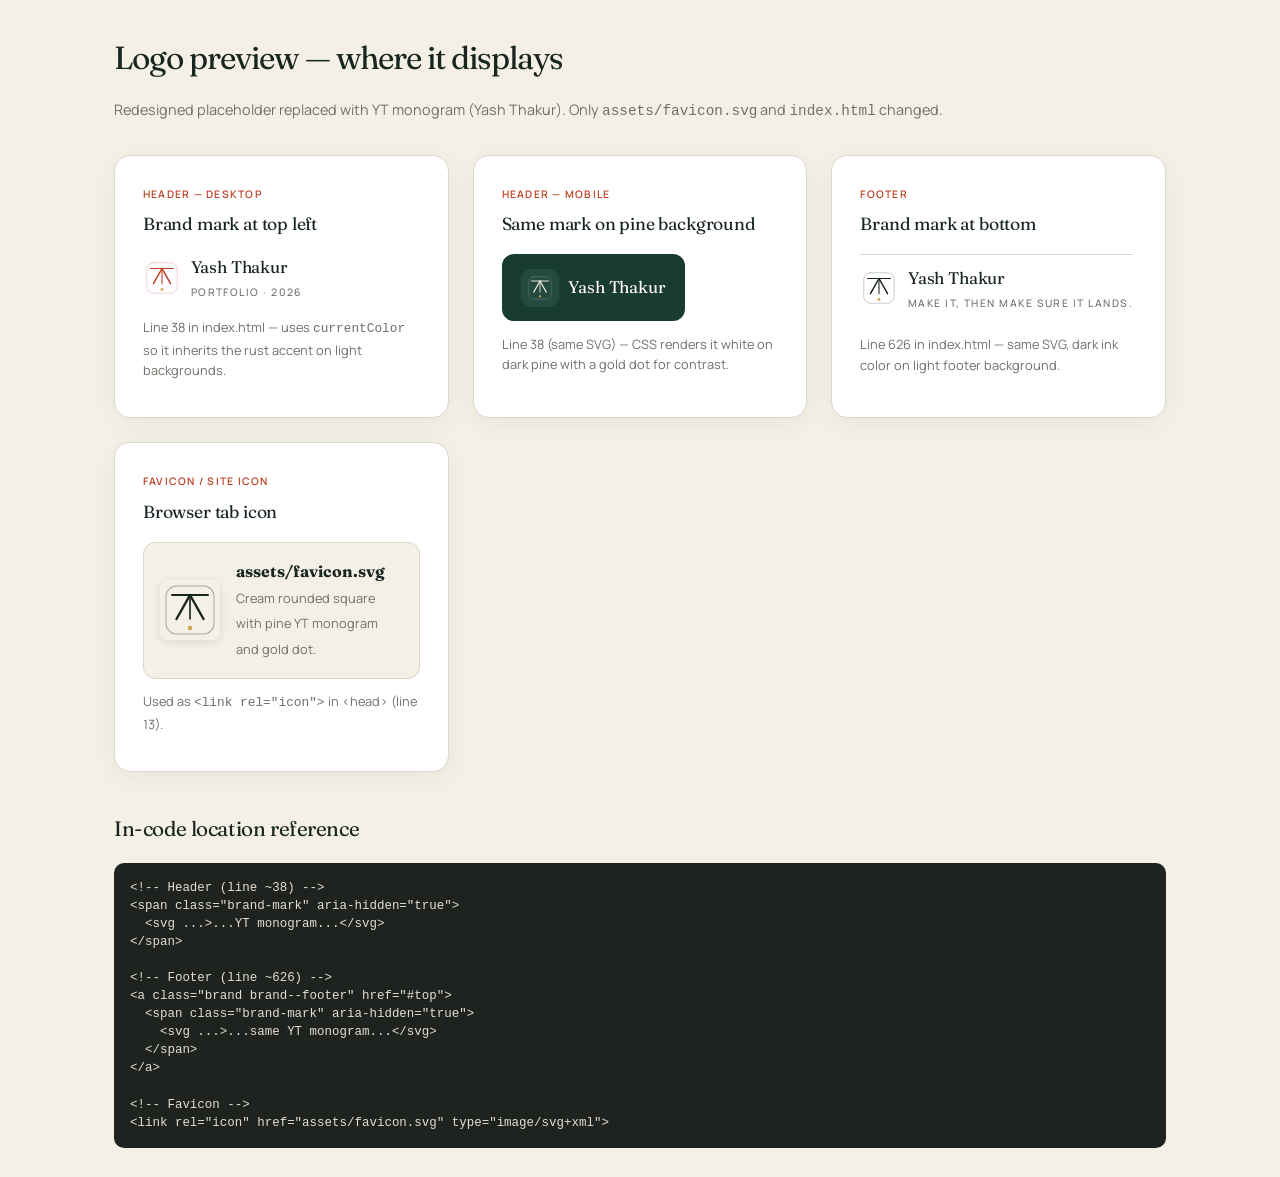
==== logo-preview.html @ 26d431e3 "Add logo display preview Co-authored-by: arena-agent <297053741+arena-agent@users.noreply.github.com" ====
<!DOCTYPE html>
<html lang="en">
<head>
<meta charset="utf-8">
<meta name="viewport" content="width=device-width, initial-scale=1">
<title>Logo display preview — Yash Thakur</title>
<style>
  @import url('https://fonts.googleapis.com/css2?family=Fraunces:opsz,wght@9..144,300;400;600&family=Manrope:wght@300;400;500&display=swap');
  :root { --pine:#183b32; --pine-2:#254b40; --paper:#fdf8ef; --ink:#182620; --muted:#6e7068; --accent:#bc4023; --line:#ddd8ce; }
  * { box-sizing:border-box; }
  body { margin:0; font-family:"Manrope",system-ui,sans-serif; background:#f5f0e6; color:var(--ink); line-height:1.6; }
  .wrap { max-width:1100px; margin:0 auto; padding:2rem 1.5rem; }
  h1 { font-family:"Fraunces",Georgia,serif; font-size:2rem; font-weight:400; letter-spacing:-.03em; margin:0 0 .25rem; }
  .subtitle { color:var(--muted); font-size:.9rem; margin-bottom:2rem; }
  .grid { display:grid; grid-template-columns:repeat(auto-fit,minmax(320px,1fr)); gap:1.5rem; }
  .card { background:#fff; border:1px solid var(--line); border-radius:16px; padding:1.5rem 1.75rem; box-shadow:0 6px 24px rgba(24,70,56,.06); }
  .card h2 { font-family:"Fraunces",Georgia,serif; font-size:1.1rem; margin:0 0 1rem; letter-spacing:-.01em; font-weight:400; }
  .label { display:inline-block; font-size:.65rem; text-transform:uppercase; letter-spacing:.12em; color:var(--accent); font-weight:600; margin-bottom:.5rem; }
  .brand { display:inline-flex; align-items:center; gap:.6rem; text-decoration:none; color:inherit; font-family:"Fraunces",Georgia,serif; font-size:1.05rem; letter-spacing:-.01em; }
  .brand-mark { width:38px; height:38px; color:var(--accent); flex-shrink:0; }
  .brand-mark svg { width:100%; height:100%; }
  .brand-sub { display:block; font-family:"Manrope",system-ui,sans-serif; font-size:.65rem; letter-spacing:.14em; text-transform:uppercase; color:var(--muted); font-weight:500; margin-top:.2rem; }
  .mobile-header { background:var(--pine); color:var(--paper); padding:.9rem 1.2rem; border-radius:12px; display:inline-flex; align-items:center; gap:.6rem; }
  .mobile-header .brand-mark { background:var(--pine-2); color:var(--paper); border-radius:11px; padding:5px; width:38px; height:38px; }
  .footer-brand { color:var(--ink); padding:.6rem 0; border-top:1px solid var(--line); }
  .fav-preview { background:#f5f0e6; border:1px solid #ddd8ce; border-radius:12px; padding:1rem; display:inline-flex; align-items:center; gap:1rem; }
  .fav-preview img { width:60px; height:60px; border-radius:8px; box-shadow:0 2px 10px rgba(0,0,0,.1); }
  .code-block { background:#1e2320; color:#e6ddd0; font-family:ui-monospace,SFMono-Regular,Menlo,monospace; font-size:.78rem; padding:1rem; border-radius:10px; overflow-x:auto; line-height:1.45; }
</style>
</head>
<body>
<div class="wrap">
  <h1>Logo preview — where it displays</h1>
  <p class="subtitle">Redesigned placeholder replaced with YT monogram (Yash Thakur). Only <code>assets/favicon.svg</code> and <code>index.html</code> changed.</p>

  <div class="grid">
    <article class="card">
      <span class="label">Header — desktop</span>
      <h2>Brand mark at top left</h2>
      <a class="brand" href="#">
        <span class="brand-mark" aria-hidden="true">
          <svg viewBox="0 0 40 40" fill="none" stroke="currentColor" stroke-width="1.3" stroke-linecap="round" stroke-linejoin="round"><rect x="4" y="4" width="32" height="32" rx="7" stroke-width="0.7" opacity="0.35"/><path d="M8 10 L32 10" stroke-width="1.3"/><path d="M20 10 L20 26" stroke-width="1.1"/><path d="M11 26 L20 10 L29 26" stroke-width="1.6"/><circle cx="20" cy="32" r="1.5" fill="#c9a84c" stroke="none"/></svg>
        </span>
        <span>Yash Thakur<span class="brand-sub">Portfolio · 2026</span></span>
      </a>
      <p style="font-size:.8rem;color:var(--muted);margin-top:.8rem;">Line 38 in index.html — uses <code>currentColor</code> so it inherits the rust accent on light backgrounds.</p>
    </article>

    <article class="card">
      <span class="label">Header — mobile</span>
      <h2>Same mark on pine background</h2>
      <a class="brand mobile-header" href="#" style="color:var(--paper);">
        <span class="brand-mark" aria-hidden="true">
          <svg viewBox="0 0 40 40" fill="none" stroke="currentColor" stroke-width="1.3" stroke-linecap="round" stroke-linejoin="round"><rect x="4" y="4" width="32" height="32" rx="7" stroke-width="0.7" opacity="0.35"/><path d="M8 10 L32 10" stroke-width="1.3"/><path d="M20 10 L20 26" stroke-width="1.1"/><path d="M11 26 L20 10 L29 26" stroke-width="1.6"/><circle cx="20" cy="32" r="1.5" fill="#c9a84c" stroke="none"/></svg>
        </span>
        <span>Yash Thakur</span>
      </a>
      <p style="font-size:.8rem;color:var(--muted);margin-top:.8rem;">Line 38 (same SVG) — CSS renders it white on dark pine with a gold dot for contrast.</p>
    </article>

    <article class="card">
      <span class="label">Footer</span>
      <h2>Brand mark at bottom</h2>
      <a class="brand footer-brand" href="#">
        <span class="brand-mark" aria-hidden="true" style="color:var(--ink);">
          <svg viewBox="0 0 40 40" fill="none" stroke="currentColor" stroke-width="1.3" stroke-linecap="round" stroke-linejoin="round"><rect x="4" y="4" width="32" height="32" rx="7" stroke-width="0.7" opacity="0.35"/><path d="M8 10 L32 10" stroke-width="1.3"/><path d="M20 10 L20 26" stroke-width="1.1"/><path d="M11 26 L20 10 L29 26" stroke-width="1.6"/><circle cx="20" cy="32" r="1.5" fill="#c9a84c" stroke="none"/></svg>
        </span>
        <span>Yash Thakur<span class="brand-sub">Make it, then make sure it lands.</span></span>
      </a>
      <p style="font-size:.8rem;color:var(--muted);margin-top:.8rem;">Line 626 in index.html — same SVG, dark ink color on light footer background.</p>
    </article>

    <article class="card">
      <span class="label">Favicon / site icon</span>
      <h2>Browser tab icon</h2>
      <div class="fav-preview">
        <img src="assets/favicon.svg" alt="favicon">
        <div>
          <strong style="font-family:Fraunces,serif;">assets/favicon.svg</strong><br>
          <span style="font-size:.8rem;color:var(--muted);">Cream rounded square with pine YT monogram and gold dot.</span>
        </div>
      </div>
      <p style="font-size:.8rem;color:var(--muted);margin-top:.8rem;">Used as <code>&lt;link rel="icon"&gt;</code> in &lt;head&gt; (line 13).</p>
    </article>
  </div>

  <section style="margin-top:2.5rem;">
    <h2 style="font-family:Fraunces,Georgia,serif;font-size:1.3rem;font-weight:400;letter-spacing:-.02em;">In-code location reference</h2>
    <div class="code-block">
&lt;!-- Header (line ~38) --&gt;<br>
&lt;span class="brand-mark" aria-hidden="true"&gt;<br>
&nbsp;&nbsp;&lt;svg ...&gt;...YT monogram...&lt;/svg&gt;<br>
&lt;/span&gt;<br><br>
&lt;!-- Footer (line ~626) --&gt;<br>
&lt;a class="brand brand--footer" href="#top"&gt;<br>
&nbsp;&nbsp;&lt;span class="brand-mark" aria-hidden="true"&gt;<br>
&nbsp;&nbsp;&nbsp;&nbsp;&lt;svg ...&gt;...same YT monogram...&lt;/svg&gt;<br>
&nbsp;&nbsp;&lt;/span&gt;<br>
&lt;/a&gt;<br><br>
&lt;!-- Favicon --&gt;<br>
&lt;link rel="icon" href="assets/favicon.svg" type="image/svg+xml"&gt;
    </div>
  </section>
</div>
</body>
</html>
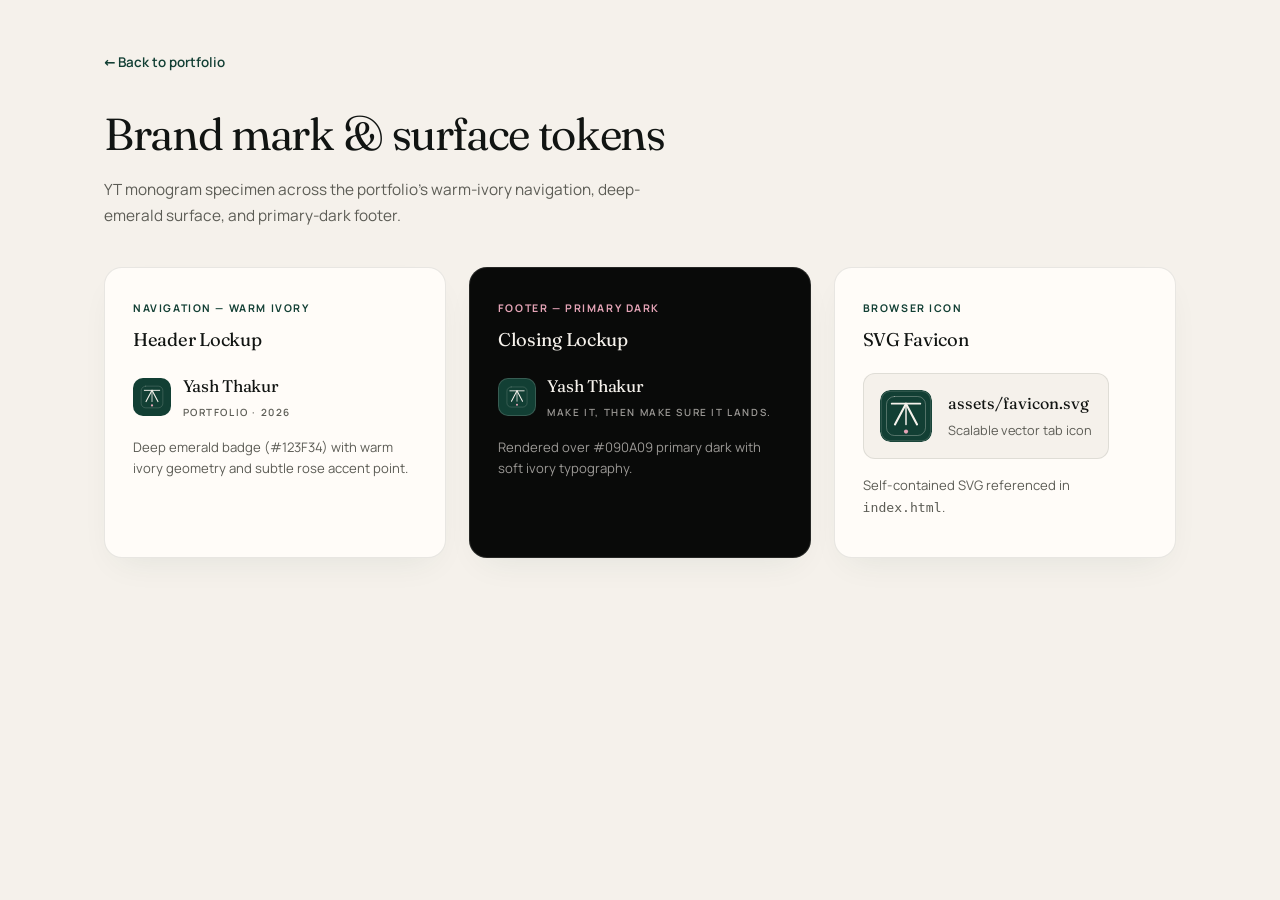
==== commit 1a9e8eb2: "Redesign portfolio into unified spatial, minimal, cinematic system Co-authored-by: arena-agent <2970" ====
--- a/logo-preview.html
+++ b/logo-preview.html
@@ -3,104 +3,183 @@
 <head>
 <meta charset="utf-8">
 <meta name="viewport" content="width=device-width, initial-scale=1">
-<title>Logo display preview — Yash Thakur</title>
+<title>Brand System &amp; Monogram — Yash Thakur · 2026</title>
+<link rel="icon" href="assets/favicon.svg" type="image/svg+xml">
 <style>
-  @import url('https://fonts.googleapis.com/css2?family=Fraunces:opsz,wght@9..144,300;400;600&family=Manrope:wght@300;400;500&display=swap');
-  :root { --pine:#183b32; --pine-2:#254b40; --paper:#fdf8ef; --ink:#182620; --muted:#6e7068; --accent:#bc4023; --line:#ddd8ce; }
-  * { box-sizing:border-box; }
-  body { margin:0; font-family:"Manrope",system-ui,sans-serif; background:#f5f0e6; color:var(--ink); line-height:1.6; }
-  .wrap { max-width:1100px; margin:0 auto; padding:2rem 1.5rem; }
-  h1 { font-family:"Fraunces",Georgia,serif; font-size:2rem; font-weight:400; letter-spacing:-.03em; margin:0 0 .25rem; }
-  .subtitle { color:var(--muted); font-size:.9rem; margin-bottom:2rem; }
-  .grid { display:grid; grid-template-columns:repeat(auto-fit,minmax(320px,1fr)); gap:1.5rem; }
-  .card { background:#fff; border:1px solid var(--line); border-radius:16px; padding:1.5rem 1.75rem; box-shadow:0 6px 24px rgba(24,70,56,.06); }
-  .card h2 { font-family:"Fraunces",Georgia,serif; font-size:1.1rem; margin:0 0 1rem; letter-spacing:-.01em; font-weight:400; }
-  .label { display:inline-block; font-size:.65rem; text-transform:uppercase; letter-spacing:.12em; color:var(--accent); font-weight:600; margin-bottom:.5rem; }
-  .brand { display:inline-flex; align-items:center; gap:.6rem; text-decoration:none; color:inherit; font-family:"Fraunces",Georgia,serif; font-size:1.05rem; letter-spacing:-.01em; }
-  .brand-mark { width:38px; height:38px; color:var(--accent); flex-shrink:0; }
-  .brand-mark svg { width:100%; height:100%; }
-  .brand-sub { display:block; font-family:"Manrope",system-ui,sans-serif; font-size:.65rem; letter-spacing:.14em; text-transform:uppercase; color:var(--muted); font-weight:500; margin-top:.2rem; }
-  .mobile-header { background:var(--pine); color:var(--paper); padding:.9rem 1.2rem; border-radius:12px; display:inline-flex; align-items:center; gap:.6rem; }
-  .mobile-header .brand-mark { background:var(--pine-2); color:var(--paper); border-radius:11px; padding:5px; width:38px; height:38px; }
-  .footer-brand { color:var(--ink); padding:.6rem 0; border-top:1px solid var(--line); }
-  .fav-preview { background:#f5f0e6; border:1px solid #ddd8ce; border-radius:12px; padding:1rem; display:inline-flex; align-items:center; gap:1rem; }
-  .fav-preview img { width:60px; height:60px; border-radius:8px; box-shadow:0 2px 10px rgba(0,0,0,.1); }
-  .code-block { background:#1e2320; color:#e6ddd0; font-family:ui-monospace,SFMono-Regular,Menlo,monospace; font-size:.78rem; padding:1rem; border-radius:10px; overflow-x:auto; line-height:1.45; }
+  @font-face {
+    font-family: 'Fraunces Variable';
+    src: url('assets/fonts/fraunces-normal.woff2') format('woff2-variations');
+    font-weight: 100 900;
+    font-style: normal;
+    font-display: swap;
+  }
+  @font-face {
+    font-family: 'Manrope Variable';
+    src: url('assets/fonts/manrope.woff2') format('woff2-variations');
+    font-weight: 200 800;
+    font-style: normal;
+    font-display: swap;
+  }
+  :root {
+    --dark: #090A09;
+    --dark-2: #111310;
+    --emerald: #123F34;
+    --emerald-accent: #1D6955;
+    --ivory: #F5F1EB;
+    --soft-white: #FFFCF8;
+    --ink: #111412;
+    --muted: #5C5C55;
+    --rose: #E5A4B7;
+    --border: rgba(31, 43, 36, 0.10);
+  }
+  * { box-sizing: border-box; }
+  body {
+    margin: 0;
+    font-family: 'Manrope Variable', system-ui, sans-serif;
+    background: var(--ivory);
+    color: var(--ink);
+    line-height: 1.65;
+    -webkit-font-smoothing: antialiased;
+  }
+  .wrap { max-width: 1120px; margin: 0 auto; padding: 3rem 1.5rem 4rem; }
+  .back {
+    display: inline-flex;
+    align-items: center;
+    gap: 0.45rem;
+    font-size: 0.84rem;
+    font-weight: 600;
+    color: var(--emerald);
+    text-decoration: none;
+    margin-bottom: 1.5rem;
+  }
+  .back:hover { color: var(--emerald-accent); }
+  h1 {
+    font-family: 'Fraunces Variable', Georgia, serif;
+    font-size: clamp(2rem, 4vw, 2.8rem);
+    font-weight: 380;
+    letter-spacing: -0.03em;
+    margin: 0 0 0.4rem;
+  }
+  .subtitle { color: var(--muted); font-size: 0.96rem; margin: 0 0 2.4rem; max-width: 60ch; }
+  .grid { display: grid; grid-template-columns: repeat(auto-fit, minmax(290px, 1fr)); gap: 1.4rem; }
+  .card {
+    background: var(--soft-white);
+    border: 1px solid var(--border);
+    border-radius: 18px;
+    padding: 1.6rem 1.75rem;
+    box-shadow: 0 14px 36px -14px rgba(18, 63, 52, 0.09);
+  }
+  .card--dark {
+    background: var(--dark);
+    color: var(--ivory);
+    border-color: rgba(245, 241, 235, 0.12);
+  }
+  .card h2 {
+    font-family: 'Fraunces Variable', Georgia, serif;
+    font-size: 1.15rem;
+    margin: 0 0 1.1rem;
+    letter-spacing: -0.015em;
+    font-weight: 400;
+  }
+  .label {
+    display: inline-block;
+    font-size: 0.66rem;
+    text-transform: uppercase;
+    letter-spacing: 0.15em;
+    color: var(--emerald);
+    font-weight: 700;
+    margin-bottom: 0.45rem;
+  }
+  .card--dark .label { color: var(--rose); }
+  .brand {
+    display: inline-flex;
+    align-items: center;
+    gap: 0.72rem;
+    text-decoration: none;
+    color: inherit;
+    font-family: 'Fraunces Variable', Georgia, serif;
+    font-size: 1.05rem;
+    letter-spacing: -0.015em;
+  }
+  .brand-mark {
+    width: 38px;
+    height: 38px;
+    padding: 5px;
+    border-radius: 10px;
+    background: var(--emerald);
+    color: var(--ivory);
+    flex-shrink: 0;
+  }
+  .brand-mark svg { width: 100%; height: 100%; }
+  .brand-sub {
+    display: block;
+    font-family: 'Manrope Variable', system-ui, sans-serif;
+    font-size: 0.62rem;
+    letter-spacing: 0.16em;
+    text-transform: uppercase;
+    color: var(--muted);
+    font-weight: 600;
+    margin-top: 0.25rem;
+  }
+  .card--dark .brand-sub { color: rgba(245, 241, 235, 0.62); }
+  .fav-preview {
+    background: var(--ivory);
+    border: 1px solid var(--border);
+    border-radius: 12px;
+    padding: 1rem;
+    display: inline-flex;
+    align-items: center;
+    gap: 1rem;
+  }
+  .fav-preview img { width: 52px; height: 52px; border-radius: 10px; }
+  .note { font-size: 0.82rem; color: var(--muted); margin-top: 1rem; }
+  .card--dark .note { color: rgba(245, 241, 235, 0.62); }
 </style>
 </head>
 <body>
 <div class="wrap">
-  <h1>Logo preview — where it displays</h1>
-  <p class="subtitle">Redesigned placeholder replaced with YT monogram (Yash Thakur). Only <code>assets/favicon.svg</code> and <code>index.html</code> changed.</p>
+  <a class="back" href="index.html">← Back to portfolio</a>
+  <h1>Brand mark &amp; surface tokens</h1>
+  <p class="subtitle">YT monogram specimen across the portfolio’s warm-ivory navigation, deep-emerald surface, and primary-dark footer.</p>
 
   <div class="grid">
     <article class="card">
-      <span class="label">Header — desktop</span>
-      <h2>Brand mark at top left</h2>
-      <a class="brand" href="#">
+      <span class="label">Navigation — Warm Ivory</span>
+      <h2>Header Lockup</h2>
+      <a class="brand" href="index.html">
         <span class="brand-mark" aria-hidden="true">
-          <svg viewBox="0 0 40 40" fill="none" stroke="currentColor" stroke-width="1.3" stroke-linecap="round" stroke-linejoin="round"><rect x="4" y="4" width="32" height="32" rx="7" stroke-width="0.7" opacity="0.35"/><path d="M8 10 L32 10" stroke-width="1.3"/><path d="M20 10 L20 26" stroke-width="1.1"/><path d="M11 26 L20 10 L29 26" stroke-width="1.6"/><circle cx="20" cy="32" r="1.5" fill="#c9a84c" stroke="none"/></svg>
+          <svg viewBox="0 0 40 40" fill="none" stroke="currentColor" stroke-width="1.35" stroke-linecap="round" stroke-linejoin="round"><rect x="4.5" y="4.5" width="31" height="31" rx="6.5" stroke-width="0.75" opacity="0.32"/><path d="M9 10.5 L31 10.5" stroke-width="1.35"/><path d="M20 10.5 L20 26.5" stroke-width="1.15"/><path d="M11.5 26.5 L20 10.5 L28.5 26.5" stroke-width="1.6"/><circle cx="20" cy="32" r="1.6" fill="#E5A4B7" stroke="none"/></svg>
         </span>
         <span>Yash Thakur<span class="brand-sub">Portfolio · 2026</span></span>
       </a>
-      <p style="font-size:.8rem;color:var(--muted);margin-top:.8rem;">Line 38 in index.html — uses <code>currentColor</code> so it inherits the rust accent on light backgrounds.</p>
+      <p class="note">Deep emerald badge (#123F34) with warm ivory geometry and subtle rose accent point.</p>
+    </article>
+
+    <article class="card card--dark">
+      <span class="label">Footer — Primary Dark</span>
+      <h2>Closing Lockup</h2>
+      <a class="brand" href="index.html#contact">
+        <span class="brand-mark" aria-hidden="true" style="border: 1px solid rgba(245,241,235,0.16);">
+          <svg viewBox="0 0 40 40" fill="none" stroke="currentColor" stroke-width="1.35" stroke-linecap="round" stroke-linejoin="round"><rect x="4.5" y="4.5" width="31" height="31" rx="6.5" stroke-width="0.75" opacity="0.32"/><path d="M9 10.5 L31 10.5" stroke-width="1.35"/><path d="M20 10.5 L20 26.5" stroke-width="1.15"/><path d="M11.5 26.5 L20 10.5 L28.5 26.5" stroke-width="1.6"/><circle cx="20" cy="32" r="1.6" fill="#E5A4B7" stroke="none"/></svg>
+        </span>
+        <span>Yash Thakur<span class="brand-sub">Make it, then make sure it lands.</span></span>
+      </a>
+      <p class="note">Rendered over #090A09 primary dark with soft ivory typography.</p>
     </article>
 
     <article class="card">
-      <span class="label">Header — mobile</span>
-      <h2>Same mark on pine background</h2>
-      <a class="brand mobile-header" href="#" style="color:var(--paper);">
-        <span class="brand-mark" aria-hidden="true">
-          <svg viewBox="0 0 40 40" fill="none" stroke="currentColor" stroke-width="1.3" stroke-linecap="round" stroke-linejoin="round"><rect x="4" y="4" width="32" height="32" rx="7" stroke-width="0.7" opacity="0.35"/><path d="M8 10 L32 10" stroke-width="1.3"/><path d="M20 10 L20 26" stroke-width="1.1"/><path d="M11 26 L20 10 L29 26" stroke-width="1.6"/><circle cx="20" cy="32" r="1.5" fill="#c9a84c" stroke="none"/></svg>
-        </span>
-        <span>Yash Thakur</span>
-      </a>
-      <p style="font-size:.8rem;color:var(--muted);margin-top:.8rem;">Line 38 (same SVG) — CSS renders it white on dark pine with a gold dot for contrast.</p>
-    </article>
-
-    <article class="card">
-      <span class="label">Footer</span>
-      <h2>Brand mark at bottom</h2>
-      <a class="brand footer-brand" href="#">
-        <span class="brand-mark" aria-hidden="true" style="color:var(--ink);">
-          <svg viewBox="0 0 40 40" fill="none" stroke="currentColor" stroke-width="1.3" stroke-linecap="round" stroke-linejoin="round"><rect x="4" y="4" width="32" height="32" rx="7" stroke-width="0.7" opacity="0.35"/><path d="M8 10 L32 10" stroke-width="1.3"/><path d="M20 10 L20 26" stroke-width="1.1"/><path d="M11 26 L20 10 L29 26" stroke-width="1.6"/><circle cx="20" cy="32" r="1.5" fill="#c9a84c" stroke="none"/></svg>
-        </span>
-        <span>Yash Thakur<span class="brand-sub">Make it, then make sure it lands.</span></span>
-      </a>
-      <p style="font-size:.8rem;color:var(--muted);margin-top:.8rem;">Line 626 in index.html — same SVG, dark ink color on light footer background.</p>
-    </article>
-
-    <article class="card">
-      <span class="label">Favicon / site icon</span>
-      <h2>Browser tab icon</h2>
+      <span class="label">Browser Icon</span>
+      <h2>SVG Favicon</h2>
       <div class="fav-preview">
-        <img src="assets/favicon.svg" alt="favicon">
+        <img src="assets/favicon.svg" alt="Yash Thakur YT favicon" width="52" height="52">
         <div>
-          <strong style="font-family:Fraunces,serif;">assets/favicon.svg</strong><br>
-          <span style="font-size:.8rem;color:var(--muted);">Cream rounded square with pine YT monogram and gold dot.</span>
+          <strong style="font-family:'Fraunces Variable',serif; font-weight:420;">assets/favicon.svg</strong><br>
+          <span style="font-size:0.8rem; color:var(--muted);">Scalable vector tab icon</span>
         </div>
       </div>
-      <p style="font-size:.8rem;color:var(--muted);margin-top:.8rem;">Used as <code>&lt;link rel="icon"&gt;</code> in &lt;head&gt; (line 13).</p>
+      <p class="note">Self-contained SVG referenced in <code>index.html</code>.</p>
     </article>
   </div>
-
-  <section style="margin-top:2.5rem;">
-    <h2 style="font-family:Fraunces,Georgia,serif;font-size:1.3rem;font-weight:400;letter-spacing:-.02em;">In-code location reference</h2>
-    <div class="code-block">
-&lt;!-- Header (line ~38) --&gt;<br>
-&lt;span class="brand-mark" aria-hidden="true"&gt;<br>
-&nbsp;&nbsp;&lt;svg ...&gt;...YT monogram...&lt;/svg&gt;<br>
-&lt;/span&gt;<br><br>
-&lt;!-- Footer (line ~626) --&gt;<br>
-&lt;a class="brand brand--footer" href="#top"&gt;<br>
-&nbsp;&nbsp;&lt;span class="brand-mark" aria-hidden="true"&gt;<br>
-&nbsp;&nbsp;&nbsp;&nbsp;&lt;svg ...&gt;...same YT monogram...&lt;/svg&gt;<br>
-&nbsp;&nbsp;&lt;/span&gt;<br>
-&lt;/a&gt;<br><br>
-&lt;!-- Favicon --&gt;<br>
-&lt;link rel="icon" href="assets/favicon.svg" type="image/svg+xml"&gt;
-    </div>
-  </section>
 </div>
 </body>
 </html>
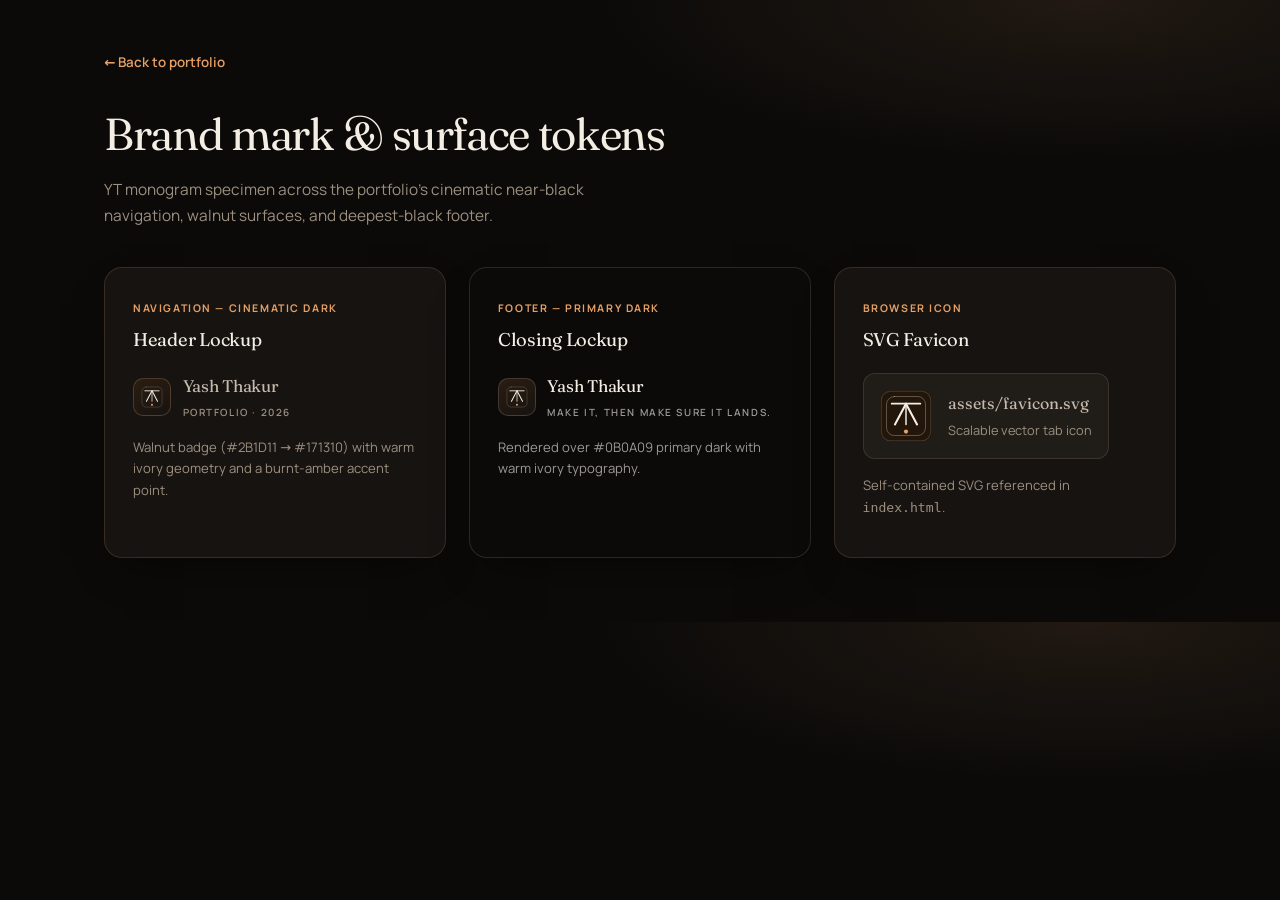
==== commit 8d099b40: "Unify portfolio into one cinematic warm-dark theme Extend the hero's near-black + burnt-orange/amber" ====
--- a/logo-preview.html
+++ b/logo-preview.html
@@ -21,22 +21,22 @@
     font-display: swap;
   }
   :root {
-    --dark: #090A09;
-    --dark-2: #111310;
-    --emerald: #123F34;
-    --emerald-accent: #1D6955;
-    --ivory: #F5F1EB;
-    --soft-white: #FFFCF8;
-    --ink: #111412;
-    --muted: #5C5C55;
-    --rose: #E5A4B7;
-    --border: rgba(31, 43, 36, 0.10);
+    --dark: #0B0A09;
+    --dark-2: #171310;
+    --amber: #E6A064;
+    --accent: #C77A42;
+    --ivory: #F3EDE4;
+    --ink: #C4B9AD;
+    --muted: #9C8F80;
+    --border: rgba(222, 171, 128, 0.16);
   }
   * { box-sizing: border-box; }
   body {
     margin: 0;
     font-family: 'Manrope Variable', system-ui, sans-serif;
-    background: var(--ivory);
+    background:
+      radial-gradient(ellipse 60% 40% at 85% 0%, rgba(230, 160, 100, 0.10) 0%, transparent 65%),
+      var(--dark);
     color: var(--ink);
     line-height: 1.65;
     -webkit-font-smoothing: antialiased;
@@ -48,12 +48,13 @@
     gap: 0.45rem;
     font-size: 0.84rem;
     font-weight: 600;
-    color: var(--emerald);
+    color: var(--amber);
     text-decoration: none;
     margin-bottom: 1.5rem;
   }
-  .back:hover { color: var(--emerald-accent); }
+  .back:hover { color: var(--ivory); }
   h1 {
+    color: var(--ivory);
     font-family: 'Fraunces Variable', Georgia, serif;
     font-size: clamp(2rem, 4vw, 2.8rem);
     font-weight: 380;
@@ -63,11 +64,11 @@
   .subtitle { color: var(--muted); font-size: 0.96rem; margin: 0 0 2.4rem; max-width: 60ch; }
   .grid { display: grid; grid-template-columns: repeat(auto-fit, minmax(290px, 1fr)); gap: 1.4rem; }
   .card {
-    background: var(--soft-white);
+    background: var(--dark-2);
     border: 1px solid var(--border);
     border-radius: 18px;
     padding: 1.6rem 1.75rem;
-    box-shadow: 0 14px 36px -14px rgba(18, 63, 52, 0.09);
+    box-shadow: 0 18px 40px -18px rgba(0, 0, 0, 0.60);
   }
   .card--dark {
     background: var(--dark);
@@ -75,6 +76,7 @@
     border-color: rgba(245, 241, 235, 0.12);
   }
   .card h2 {
+    color: var(--ivory);
     font-family: 'Fraunces Variable', Georgia, serif;
     font-size: 1.15rem;
     margin: 0 0 1.1rem;
@@ -86,11 +88,11 @@
     font-size: 0.66rem;
     text-transform: uppercase;
     letter-spacing: 0.15em;
-    color: var(--emerald);
+    color: var(--amber);
     font-weight: 700;
     margin-bottom: 0.45rem;
   }
-  .card--dark .label { color: var(--rose); }
+  .card--dark .label { color: var(--amber); }
   .brand {
     display: inline-flex;
     align-items: center;
@@ -106,7 +108,8 @@
     height: 38px;
     padding: 5px;
     border-radius: 10px;
-    background: var(--emerald);
+    background: linear-gradient(155deg, #2B1D11 0%, #171310 100%);
+    border: 1px solid rgba(222, 171, 128, 0.24);
     color: var(--ivory);
     flex-shrink: 0;
   }
@@ -123,7 +126,7 @@
   }
   .card--dark .brand-sub { color: rgba(245, 241, 235, 0.62); }
   .fav-preview {
-    background: var(--ivory);
+    background: rgba(243, 237, 228, 0.04);
     border: 1px solid var(--border);
     border-radius: 12px;
     padding: 1rem;
@@ -140,19 +143,19 @@
 <div class="wrap">
   <a class="back" href="index.html">← Back to portfolio</a>
   <h1>Brand mark &amp; surface tokens</h1>
-  <p class="subtitle">YT monogram specimen across the portfolio’s warm-ivory navigation, deep-emerald surface, and primary-dark footer.</p>
+  <p class="subtitle">YT monogram specimen across the portfolio’s cinematic near-black navigation, walnut surfaces, and deepest-black footer.</p>
 
   <div class="grid">
     <article class="card">
-      <span class="label">Navigation — Warm Ivory</span>
+      <span class="label">Navigation — Cinematic Dark</span>
       <h2>Header Lockup</h2>
       <a class="brand" href="index.html">
         <span class="brand-mark" aria-hidden="true">
-          <svg viewBox="0 0 40 40" fill="none" stroke="currentColor" stroke-width="1.35" stroke-linecap="round" stroke-linejoin="round"><rect x="4.5" y="4.5" width="31" height="31" rx="6.5" stroke-width="0.75" opacity="0.32"/><path d="M9 10.5 L31 10.5" stroke-width="1.35"/><path d="M20 10.5 L20 26.5" stroke-width="1.15"/><path d="M11.5 26.5 L20 10.5 L28.5 26.5" stroke-width="1.6"/><circle cx="20" cy="32" r="1.6" fill="#E5A4B7" stroke="none"/></svg>
+          <svg viewBox="0 0 40 40" fill="none" stroke="currentColor" stroke-width="1.35" stroke-linecap="round" stroke-linejoin="round"><rect x="4.5" y="4.5" width="31" height="31" rx="6.5" stroke-width="0.75" opacity="0.32"/><path d="M9 10.5 L31 10.5" stroke-width="1.35"/><path d="M20 10.5 L20 26.5" stroke-width="1.15"/><path d="M11.5 26.5 L20 10.5 L28.5 26.5" stroke-width="1.6"/><circle cx="20" cy="32" r="1.6" fill="#E6A064" stroke="none"/></svg>
         </span>
         <span>Yash Thakur<span class="brand-sub">Portfolio · 2026</span></span>
       </a>
-      <p class="note">Deep emerald badge (#123F34) with warm ivory geometry and subtle rose accent point.</p>
+      <p class="note">Walnut badge (#2B1D11 → #171310) with warm ivory geometry and a burnt-amber accent point.</p>
     </article>
 
     <article class="card card--dark">
@@ -160,11 +163,11 @@
       <h2>Closing Lockup</h2>
       <a class="brand" href="index.html#contact">
         <span class="brand-mark" aria-hidden="true" style="border: 1px solid rgba(245,241,235,0.16);">
-          <svg viewBox="0 0 40 40" fill="none" stroke="currentColor" stroke-width="1.35" stroke-linecap="round" stroke-linejoin="round"><rect x="4.5" y="4.5" width="31" height="31" rx="6.5" stroke-width="0.75" opacity="0.32"/><path d="M9 10.5 L31 10.5" stroke-width="1.35"/><path d="M20 10.5 L20 26.5" stroke-width="1.15"/><path d="M11.5 26.5 L20 10.5 L28.5 26.5" stroke-width="1.6"/><circle cx="20" cy="32" r="1.6" fill="#E5A4B7" stroke="none"/></svg>
+          <svg viewBox="0 0 40 40" fill="none" stroke="currentColor" stroke-width="1.35" stroke-linecap="round" stroke-linejoin="round"><rect x="4.5" y="4.5" width="31" height="31" rx="6.5" stroke-width="0.75" opacity="0.32"/><path d="M9 10.5 L31 10.5" stroke-width="1.35"/><path d="M20 10.5 L20 26.5" stroke-width="1.15"/><path d="M11.5 26.5 L20 10.5 L28.5 26.5" stroke-width="1.6"/><circle cx="20" cy="32" r="1.6" fill="#E6A064" stroke="none"/></svg>
         </span>
         <span>Yash Thakur<span class="brand-sub">Make it, then make sure it lands.</span></span>
       </a>
-      <p class="note">Rendered over #090A09 primary dark with soft ivory typography.</p>
+      <p class="note">Rendered over #0B0A09 primary dark with warm ivory typography.</p>
     </article>
 
     <article class="card">
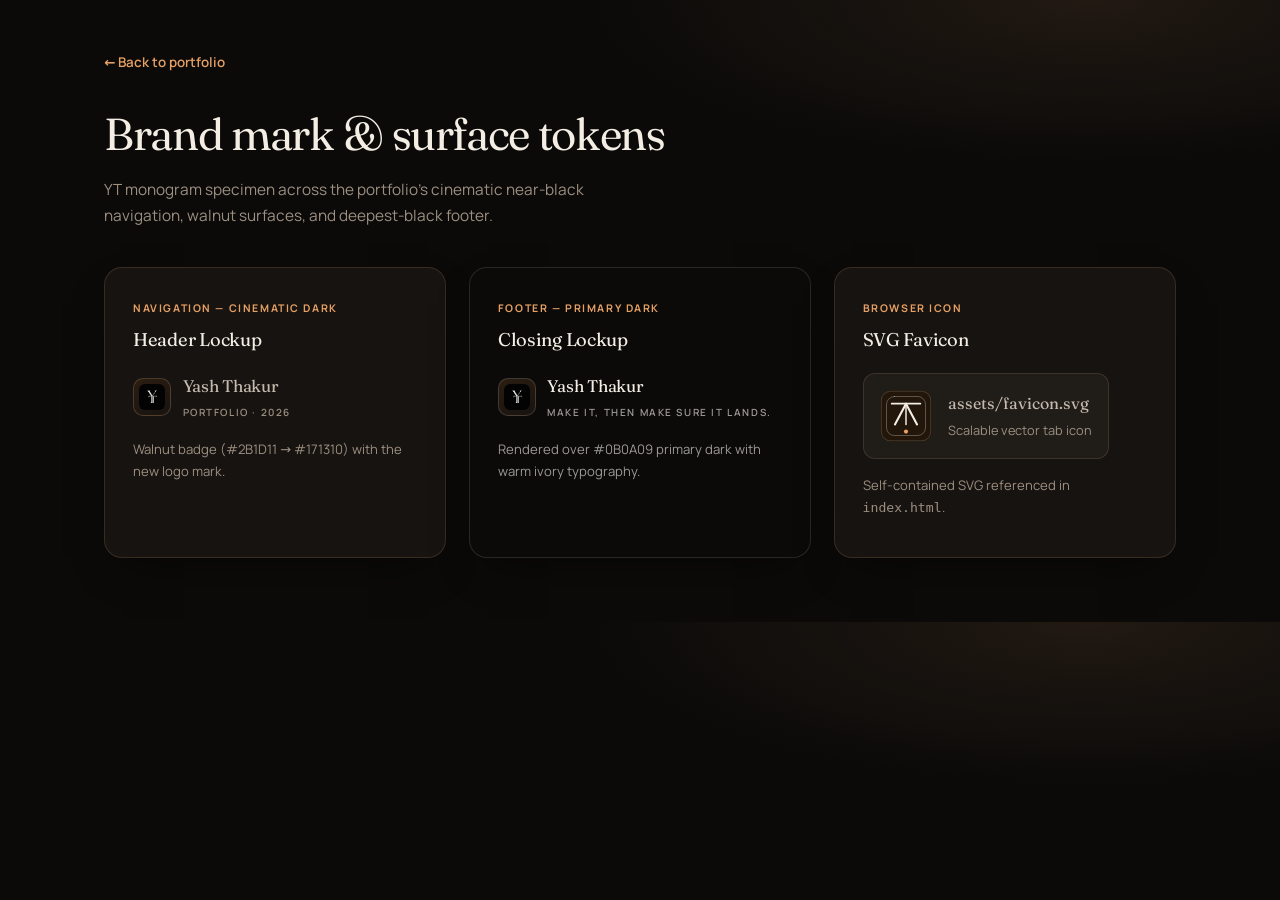
==== commit 216debc7: "Replace YT monogram placeholders with new YF logo - Add new yf-logo.png asset - Replace header brand" ====
--- a/logo-preview.html
+++ b/logo-preview.html
@@ -114,6 +114,7 @@
     flex-shrink: 0;
   }
   .brand-mark svg { width: 100%; height: 100%; }
+  .brand-mark img { width: 100%; height: 100%; object-fit: contain; display: block; border-radius: 6px; }
   .brand-sub {
     display: block;
     font-family: 'Manrope Variable', system-ui, sans-serif;
@@ -151,11 +152,11 @@
       <h2>Header Lockup</h2>
       <a class="brand" href="index.html">
         <span class="brand-mark" aria-hidden="true">
-          <svg viewBox="0 0 40 40" fill="none" stroke="currentColor" stroke-width="1.35" stroke-linecap="round" stroke-linejoin="round"><rect x="4.5" y="4.5" width="31" height="31" rx="6.5" stroke-width="0.75" opacity="0.32"/><path d="M9 10.5 L31 10.5" stroke-width="1.35"/><path d="M20 10.5 L20 26.5" stroke-width="1.15"/><path d="M11.5 26.5 L20 10.5 L28.5 26.5" stroke-width="1.6"/><circle cx="20" cy="32" r="1.6" fill="#E6A064" stroke="none"/></svg>
+          <img src="assets/img/yf-logo.png" alt="" width="40" height="40">
         </span>
         <span>Yash Thakur<span class="brand-sub">Portfolio · 2026</span></span>
       </a>
-      <p class="note">Walnut badge (#2B1D11 → #171310) with warm ivory geometry and a burnt-amber accent point.</p>
+      <p class="note">Walnut badge (#2B1D11 → #171310) with the new logo mark.</p>
     </article>
 
     <article class="card card--dark">
@@ -163,7 +164,7 @@
       <h2>Closing Lockup</h2>
       <a class="brand" href="index.html#contact">
         <span class="brand-mark" aria-hidden="true" style="border: 1px solid rgba(245,241,235,0.16);">
-          <svg viewBox="0 0 40 40" fill="none" stroke="currentColor" stroke-width="1.35" stroke-linecap="round" stroke-linejoin="round"><rect x="4.5" y="4.5" width="31" height="31" rx="6.5" stroke-width="0.75" opacity="0.32"/><path d="M9 10.5 L31 10.5" stroke-width="1.35"/><path d="M20 10.5 L20 26.5" stroke-width="1.15"/><path d="M11.5 26.5 L20 10.5 L28.5 26.5" stroke-width="1.6"/><circle cx="20" cy="32" r="1.6" fill="#E6A064" stroke="none"/></svg>
+          <img src="assets/img/yf-logo.png" alt="" width="40" height="40">
         </span>
         <span>Yash Thakur<span class="brand-sub">Make it, then make sure it lands.</span></span>
       </a>
